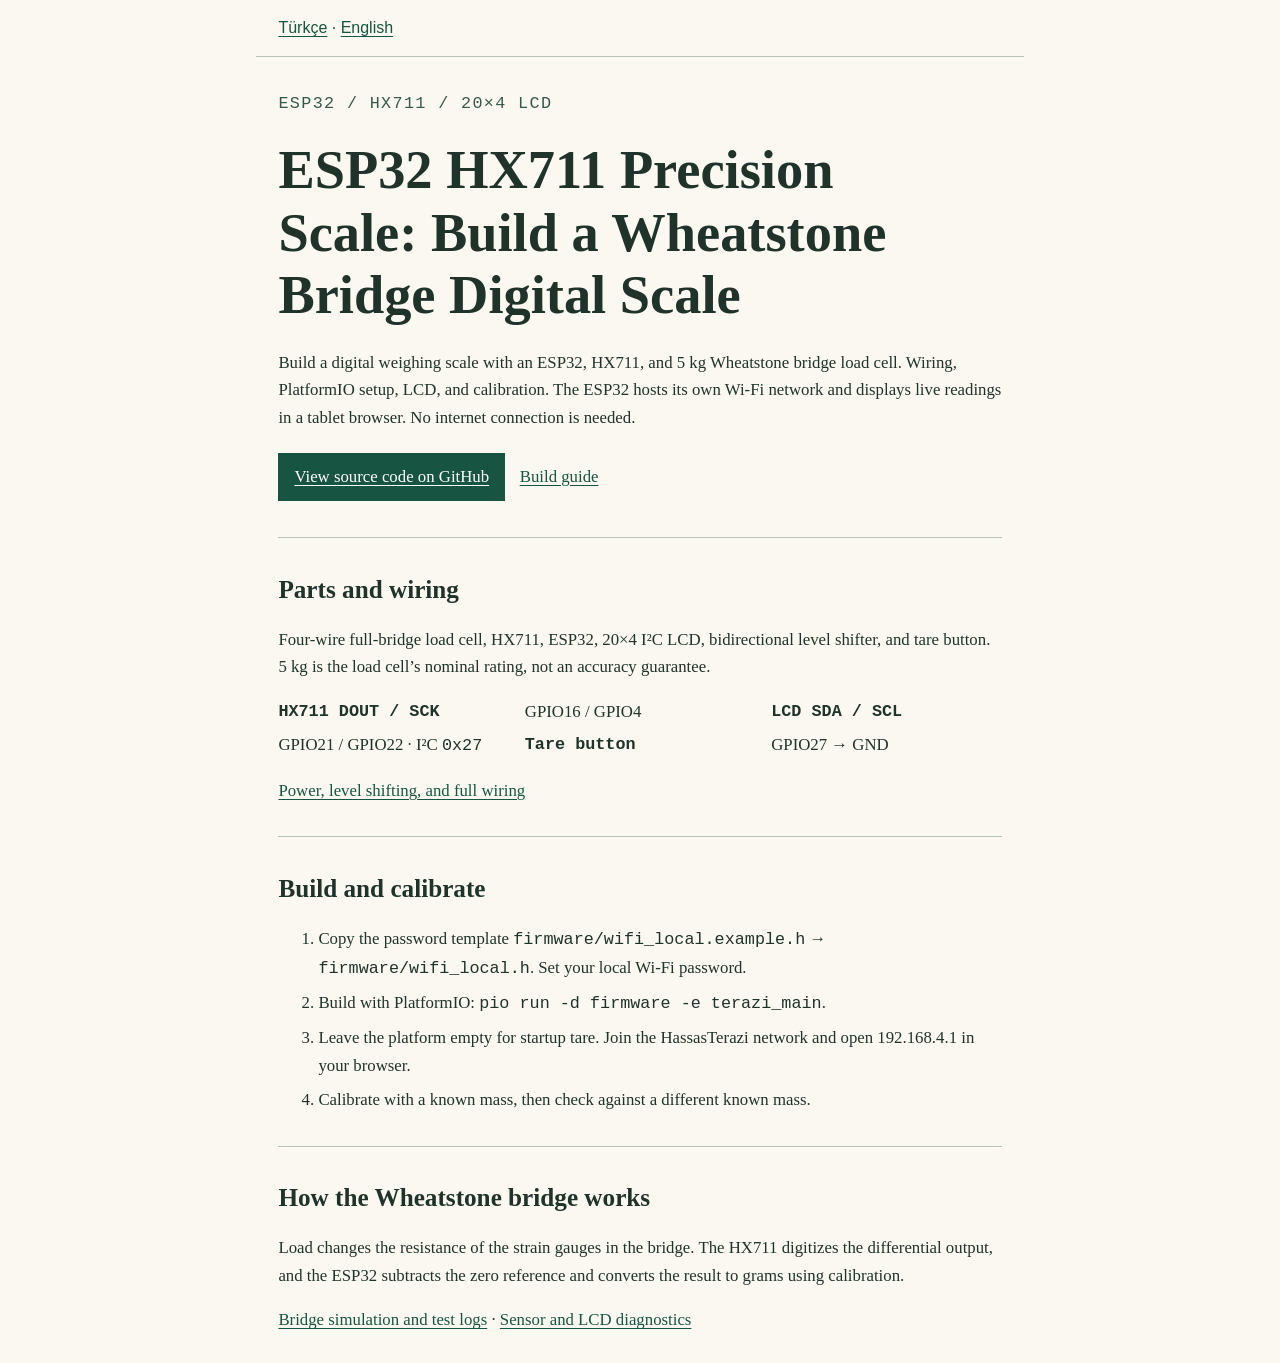
==== docs/en/index.html @ 527ca1ea "İki dilli GitHub Pages proje rehberini ekle" ====
<!doctype html>
<html lang="en">
<head>
<meta charset="utf-8">
<meta name="viewport" content="width=device-width, initial-scale=1">
<title>ESP32 HX711 Precision Scale: Build a Wheatstone Bridge Digital Scale</title>
<meta name="description" content="Build a digital weighing scale with an ESP32, HX711, and 5 kg Wheatstone bridge load cell. Wiring, PlatformIO setup, LCD, and calibration.">
<link rel="canonical" href="https://contvar04.github.io/esp32-hassas-terazi/en/">
<link rel="alternate" hreflang="tr" href="https://contvar04.github.io/esp32-hassas-terazi/">
<link rel="alternate" hreflang="en" href="https://contvar04.github.io/esp32-hassas-terazi/en/">
<link rel="alternate" hreflang="x-default" href="https://contvar04.github.io/esp32-hassas-terazi/">
<link rel="stylesheet" href="../style.css">
</head>
<body>
<header><nav aria-label="Language"><a href="https://contvar04.github.io/esp32-hassas-terazi/" hreflang="tr" lang="tr">Türkçe</a> · <a href="https://contvar04.github.io/esp32-hassas-terazi/en/" hreflang="en" lang="en">English</a></nav></header>
<main>
<p class="label">ESP32 / HX711 / 20×4 LCD</p>
<h1>ESP32 HX711 Precision Scale: Build a Wheatstone Bridge Digital Scale</h1>
<p>Build a digital weighing scale with an ESP32, HX711, and 5 kg Wheatstone bridge load cell. Wiring, PlatformIO setup, LCD, and calibration. The ESP32 hosts its own Wi-Fi network and displays live readings in a tablet browser. No internet connection is needed.</p>
<p><a class="button" href="https://github.com/contvar04/esp32-hassas-terazi">View source code on GitHub</a> <a href="https://github.com/contvar04/esp32-hassas-terazi/blob/main/README.en.md">Build guide</a></p>
<section><h2>Parts and wiring</h2>
<p>Four-wire full-bridge load cell, HX711, ESP32, 20×4 I²C LCD, bidirectional level shifter, and tare button. 5 kg is the load cell’s nominal rating, not an accuracy guarantee.</p>
<dl><dt>HX711 DOUT / SCK</dt><dd>GPIO16 / GPIO4</dd><dt>LCD SDA / SCL</dt><dd>GPIO21 / GPIO22 · I²C <code>0x27</code></dd><dt>Tare button</dt><dd>GPIO27 → GND</dd></dl>
<p><a href="https://github.com/contvar04/esp32-hassas-terazi/blob/main/firmware/README.md">Power, level shifting, and full wiring</a></p></section>
<section><h2>Build and calibrate</h2>
<ol><li>Copy the password template <code>firmware/wifi_local.example.h</code> → <code>firmware/wifi_local.h</code>. Set your local Wi-Fi password.</li>
<li>Build with PlatformIO: <code>pio run -d firmware -e terazi_main</code>.</li>
<li>Leave the platform empty for startup tare. Join the HassasTerazi network and open 192.168.4.1 in your browser.</li>
<li>Calibrate with a known mass, then check against a different known mass.</li></ol></section>
<section><h2>How the Wheatstone bridge works</h2>
<p>Load changes the resistance of the strain gauges in the bridge. The HX711 digitizes the differential output, and the ESP32 subtracts the zero reference and converts the result to grams using calibration.</p>
<p><a href="https://github.com/contvar04/esp32-hassas-terazi/tree/main/simulasyon">Bridge simulation and test logs</a> · <a href="https://github.com/contvar04/esp32-hassas-terazi/tree/main/examples">Sensor and LCD diagnostics</a></p></section>
</main>
</body>
</html>
---- docs/style.css ----
*{box-sizing:border-box}body{margin:0;background:#faf8f0;color:#20332b;font:1.05rem/1.65 Georgia,serif}header,main{max-width:48rem;margin:auto;padding:1rem 1.4rem}header{font:1rem/1.5 Arial,sans-serif;border-bottom:1px solid #b8c2b8}h1,h2{line-height:1.15;text-wrap:balance}h1{font-size:clamp(2rem,5vw,3.4rem);margin:.4em 0}h2{margin-top:1.5em}a{color:#175542;text-underline-offset:.18em}a:focus-visible{outline:2px solid #175542;outline-offset:4px}.label,dt,code{font-family:Consolas,monospace}.label{letter-spacing:.08em;color:#37584b}.button{display:inline-block;margin:.25rem .65rem .25rem 0;padding:.65rem 1rem;background:#175542;color:#fff}.button:focus-visible{outline-offset:4px}section{border-top:1px solid #b8c2b8;margin-top:2rem}dl{display:grid;grid-template-columns:repeat(auto-fit,minmax(12rem,1fr));gap:.35rem 1rem}dt{font-weight:bold}dd{margin:0}li{margin:.4rem 0}code{overflow-wrap:anywhere}
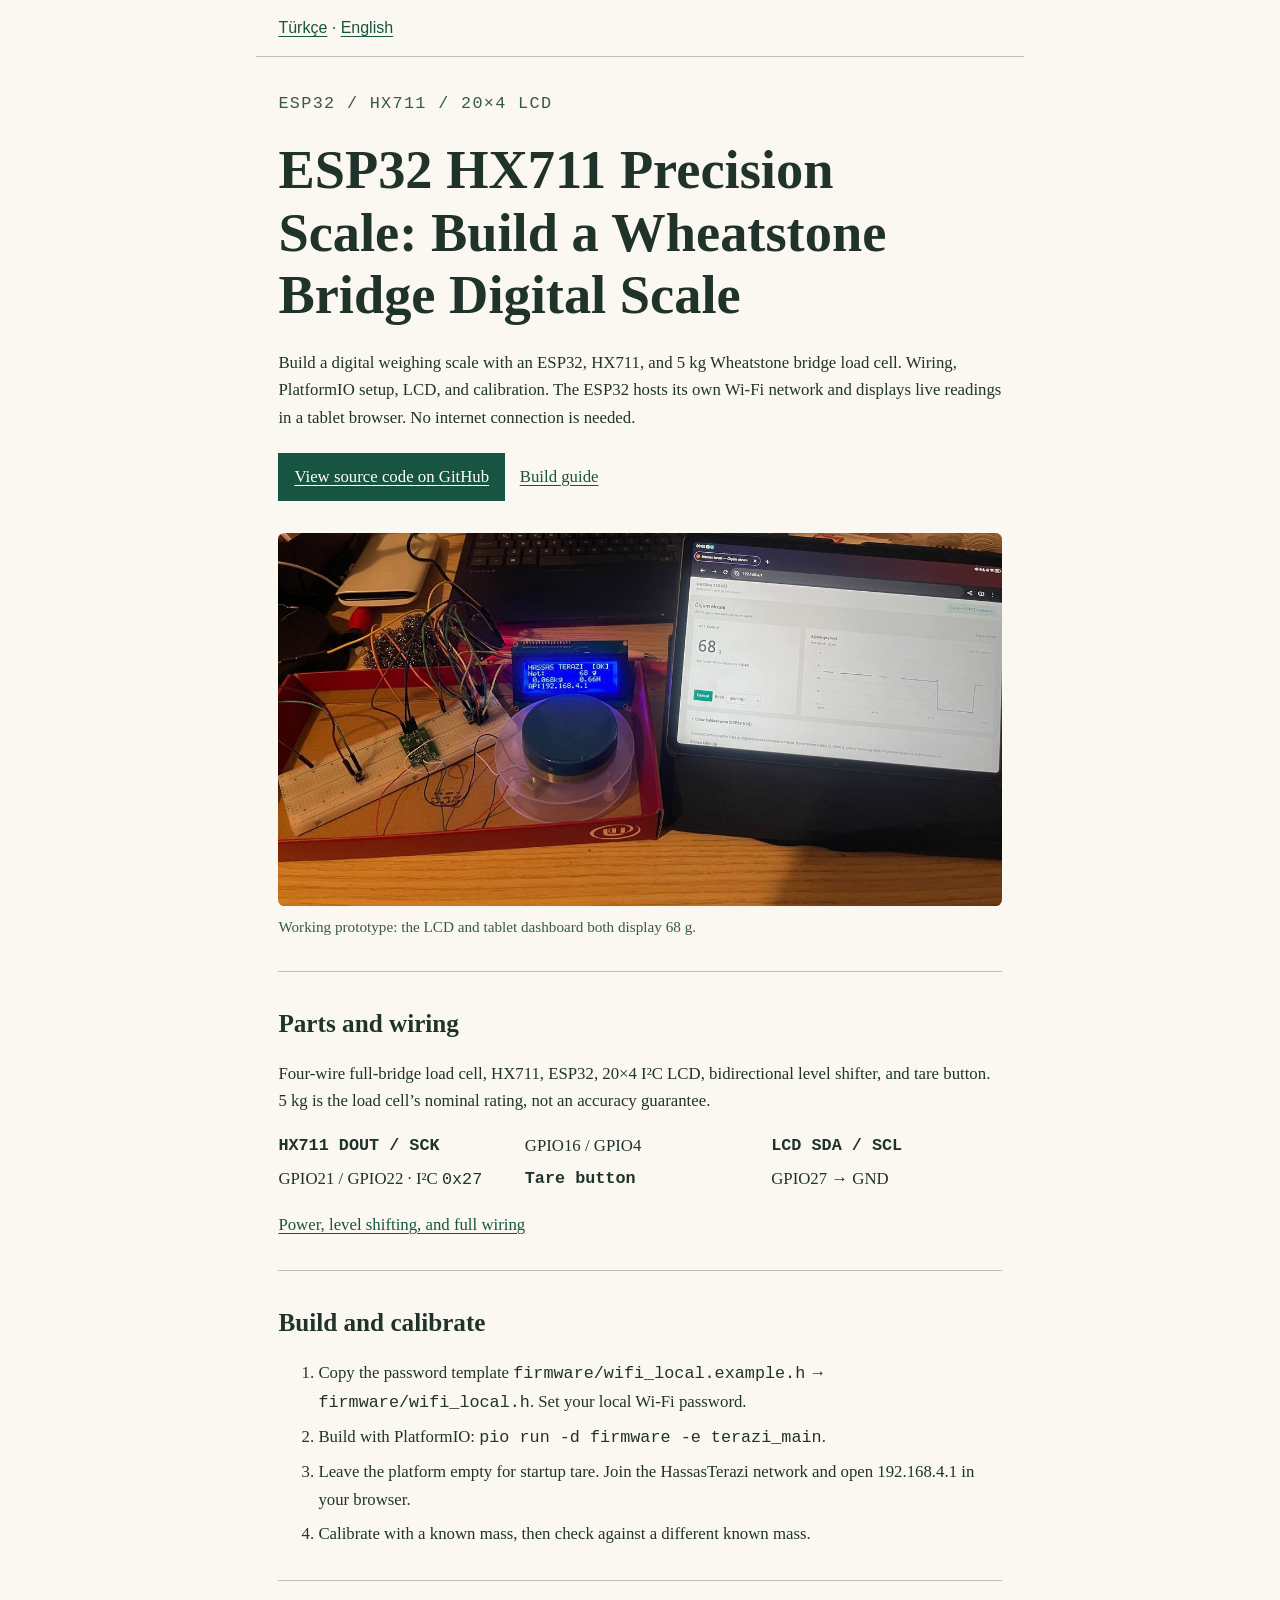
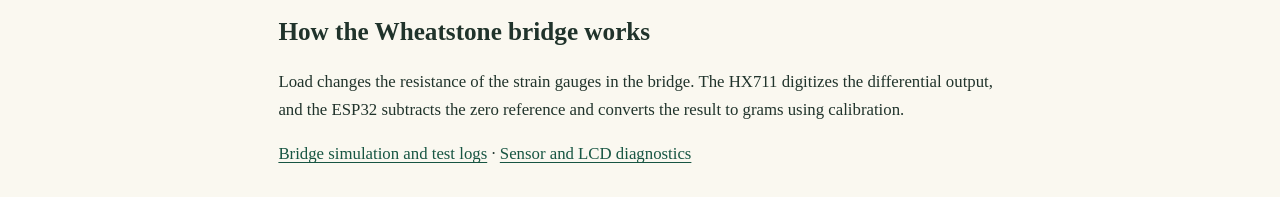
==== commit 01c52721: "68 gram tartım fotoğrafını proje rehberlerine ekle" ====
--- a/docs/en/index.html
+++ b/docs/en/index.html
@@ -18,6 +18,10 @@
 <h1>ESP32 HX711 Precision Scale: Build a Wheatstone Bridge Digital Scale</h1>
 <p>Build a digital weighing scale with an ESP32, HX711, and 5 kg Wheatstone bridge load cell. Wiring, PlatformIO setup, LCD, and calibration. The ESP32 hosts its own Wi-Fi network and displays live readings in a tablet browser. No internet connection is needed.</p>
 <p><a class="button" href="https://github.com/contvar04/esp32-hassas-terazi">View source code on GitHub</a> <a href="https://github.com/contvar04/esp32-hassas-terazi/blob/main/README.en.md">Build guide</a></p>
+<figure class="prototype">
+<img src="../assets/prototype-68g.jpg" width="1280" height="660" alt="Scale platform and circuit, with both the LCD and tablet displaying 68 g.">
+<figcaption>Working prototype: the LCD and tablet dashboard both display 68 g.</figcaption>
+</figure>
 <section><h2>Parts and wiring</h2>
 <p>Four-wire full-bridge load cell, HX711, ESP32, 20×4 I²C LCD, bidirectional level shifter, and tare button. 5 kg is the load cell’s nominal rating, not an accuracy guarantee.</p>
 <dl><dt>HX711 DOUT / SCK</dt><dd>GPIO16 / GPIO4</dd><dt>LCD SDA / SCL</dt><dd>GPIO21 / GPIO22 · I²C <code>0x27</code></dd><dt>Tare button</dt><dd>GPIO27 → GND</dd></dl>
--- a/docs/style.css
+++ b/docs/style.css
@@ -1 +1,2 @@
 *{box-sizing:border-box}body{margin:0;background:#faf8f0;color:#20332b;font:1.05rem/1.65 Georgia,serif}header,main{max-width:48rem;margin:auto;padding:1rem 1.4rem}header{font:1rem/1.5 Arial,sans-serif;border-bottom:1px solid #b8c2b8}h1,h2{line-height:1.15;text-wrap:balance}h1{font-size:clamp(2rem,5vw,3.4rem);margin:.4em 0}h2{margin-top:1.5em}a{color:#175542;text-underline-offset:.18em}a:focus-visible{outline:2px solid #175542;outline-offset:4px}.label,dt,code{font-family:Consolas,monospace}.label{letter-spacing:.08em;color:#37584b}.button{display:inline-block;margin:.25rem .65rem .25rem 0;padding:.65rem 1rem;background:#175542;color:#fff}.button:focus-visible{outline-offset:4px}section{border-top:1px solid #b8c2b8;margin-top:2rem}dl{display:grid;grid-template-columns:repeat(auto-fit,minmax(12rem,1fr));gap:.35rem 1rem}dt{font-weight:bold}dd{margin:0}li{margin:.4rem 0}code{overflow-wrap:anywhere}
+.prototype{margin:1.75rem 0}.prototype img{display:block;width:100%;height:auto;border-radius:.4rem}.prototype figcaption{margin-top:.5rem;color:#37584b;font-size:.95rem}
